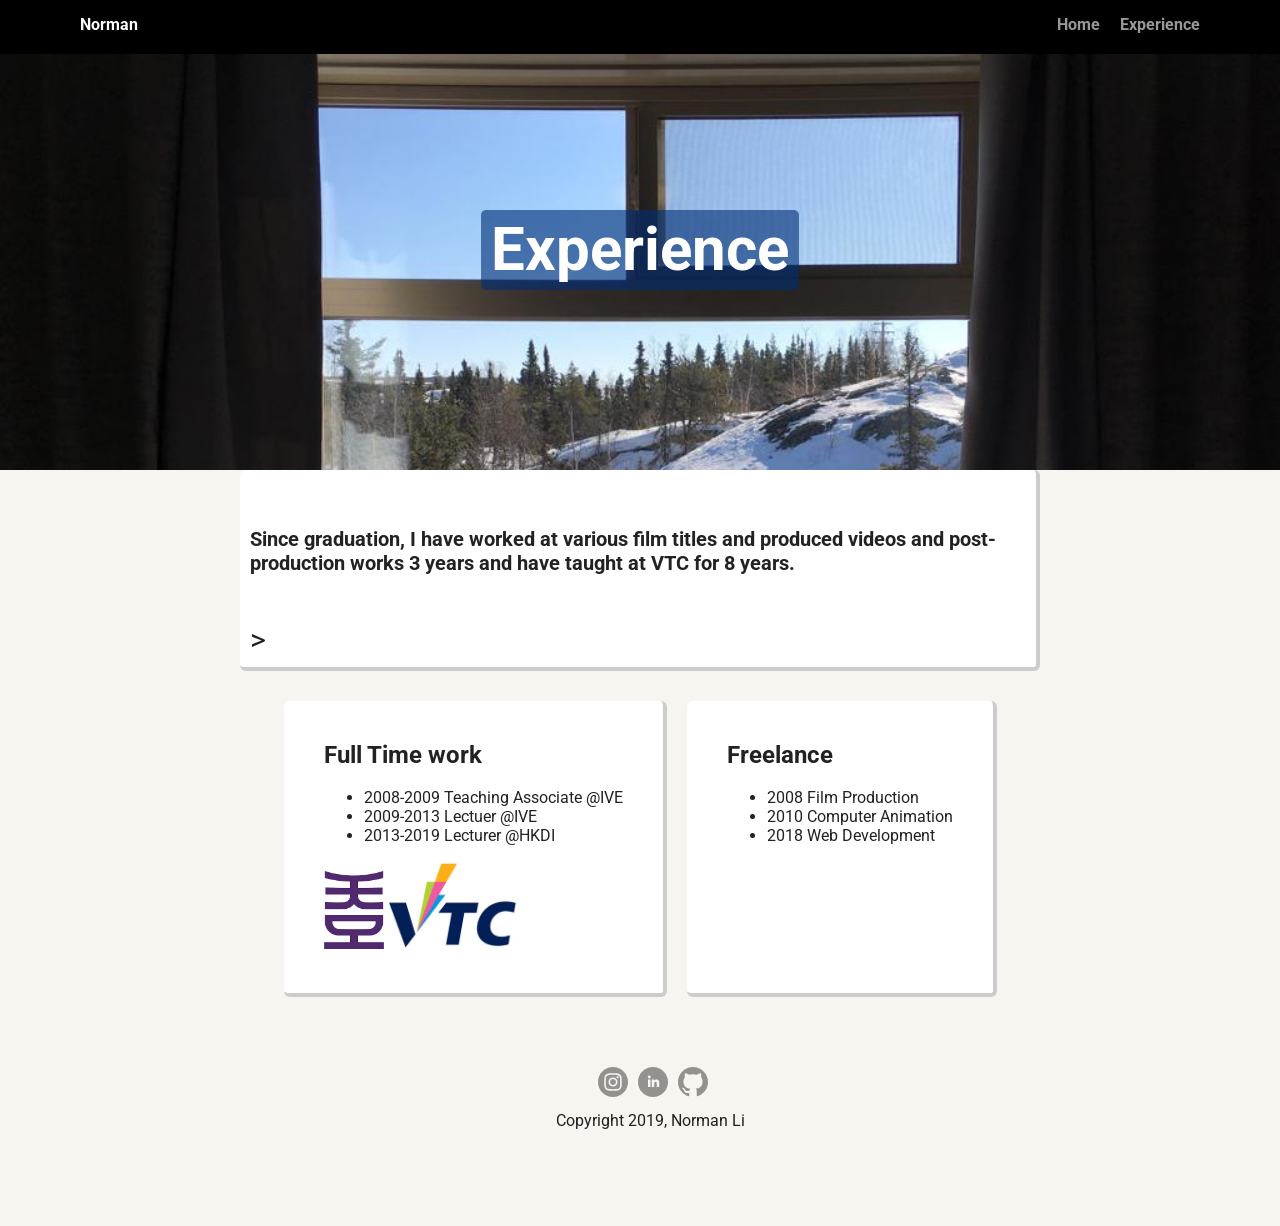
==== pages/experience.html @ 8fa9e0a7 "1st upload First project attempt for Techdegree Project 1" ====
<!DOCTYPE html>
<html lang="en">
    
    <head>
        <meta charset="utf-8">
        <title>Norman's Profile</title>
        <meta name="viewport" content="width=device-width, initial-scale=1.0">
        <link rel="stylesheet" href="../styles_xp.css">
        <link href="https://fonts.googleapis.com/css?family=Muli%7CRoboto:400,300,500,700,900" rel="stylesheet">
    </head>

<body>

    <div class="main-nav">
        <ul class="nav">
          <li class="name"> Norman</li>
          <li><a href="../index.html">Home</a></li>
          <li><a href="#">Experience</a></li>
        </ul>
    </div>

    <header>
      <h1 class="xp">Experience</h1>
    </header>

    <section class="theme">
    <h6>Since graduation, I have worked at various film titles and produced videos and post-production works 3 years and have taught at VTC for 8 years.</h6>>
    </section>

    <main class="flex">
      <div class="card">
        <h2>Full Time work</h2>
        <ul>
            <li>2008-2009 Teaching Associate @IVE</li>
            <li>2009-2013 Lectuer @IVE</li>
            <li>2013-2019 Lecturer @HKDI</li>
        </ul>
        <img class="hkdipic" src="../images/hkdi.png" alt="Hong Kong Design Insitution logo">
        <img class="vtcpic" src="../images/vtc.jpg" alt="Vocational Training Council logo">
      </div> 

    
    <div class="card">
       <h2>Freelance</h2>
        <ul>
        <li>2008 Film Production</li>
        <li>2010 Computer Animation</li>
        <li>2018 Web Development</li>
        </ul>
    </div> 

    </main>
    <footer>
        <ul>
            <li><a href="https://instagram.com/norman_set_sail" target="_blank" class="social instagram"> instagram</a></li>
            <li><a href="https://www.linkedin.com/in/norman-li-a705a6a4" target="_blank" class="social linkedin">LinkedIn</a></li>
            <li><a href="https://github.com/normcaoz" target="_blank" class="social github">Github</a></li>
          </ul>
      <p class="copyright">Copyright 2019, Norman Li</p>
    </footer>
  </body>
</html>
---- styles_xp.css ----
/* Global Layout Set-up */
* {
  box-sizing: border-box;
}

body {
  margin: 0;
  padding: 0;
  text-align: center;
  font-family: 'Roboto', sans-serif;
  color: #222;
  background: #f7f5f0;
}
/* Link Styles */

a {
  text-decoration: none;
  color: #999;
}
a:hover {
  color: #6633ff;
}

/* Section Styles */

.main-nav {
  width: 100%;
  background: black;
  min-height: 30px;
  padding: 10px;
  position: fixed;
  text-align: center;
}
.nav {
  display: flex;
  justify-content: space-around;
  font-weight: 700;
  list-style-type: none;
  margin: 0 auto;
  padding: 0;
}

.nav .name {
    display: block;
    margin-right: auto;
    color: white;
}
.nav li {
  padding: 5px 10px 10px 10px;
}
.nav a {
  transition: all .5s;
}
.nav a:hover {
  color: white
}

header {
  text-align: center;
  background: url('images/yellowknife.jpg') no-repeat top center ;
  background-size: cover;
  overflow: hidden;
  padding-top: 60px;
}
header {
  line-height: 1.0;
}

.xp {
  background-color: rgb(0, 45, 117, 0.6);
  color: #FFFFFF;
  padding: 10px 10px;
  border-radius: 5px;
  display: table;
  margin-top: 150px;
  margin-left: auto;
  margin-right: auto;
  font-size: 60px;
}
.location {
  background-color: #222;
  color: yellow;
}

.theme{
    margin-top: 20;
    margin-left: auto;
    margin-right: auto;
    text-align: left;
    padding: 10px;
    max-width: 800px;
    background: #fff;
    border-bottom: 4px solid #ccc;
    border-right: 4px solid #ccc;
    border-radius: 6px;
    font-size: 30px;

}

.card {
  margin: 10px;
  padding: 20px 40px 40px;
  max-width: 500px;
  text-align: left;
  background: #fff;
  border-bottom: 4px solid #ccc;
  border-right: 4px solid #ccc;

  border-radius: 6px;
  /* transition: all 3s; */
}
.card:hover {
  border-color: #ff99ff;
}

ul.skills {
  padding: 0;
  text-align: center;
}

.skills li {
  border-radius: 6px;
  display: inline-block;
  background: #ff9904;
  color: white;
  padding: 5px 10px;
  margin: 2px;
}

.skills li:nth-child(odd) {
  background: #0399ff;
}

footer {
  width: 100%;
  min-height: 30px;
  padding: 20px 0 40px 20px;
}

footer .copyright {
  top: -8px;
  font-size: .75em;
}

footer ul {
  list-style-type: none;
  margin: 0;
  padding: 0;
}

footer ul li {
  display: inline-block;
}

a.social {
  display: inline-block;
  text-indent: -9999px;
  margin-left: 5px;
  width: 30px;
  height: 30px;
  background-size: 30px 30px;
  opacity: .4;
  transition: all .5s;
}
a.instagram {
  background-image: url(images/ig.svg);
}
a.linkedin {
  background-image: url(images/linkedin.svg);
}
a.github {
  background-image: url(images/github.svg);
}
a.social:hover {
  opacity: 1;
}
.clearfix {
  clear: both;
}

/* Styles for larger screens */
@media screen and (min-width: 720px) {

  .flex {
      display: -ms-flexbox;      /* TWEENER - IE 10 */
      display: flex;
      max-width: 1200px;
      -ms-flex-pack: distribute;
      justify-content: center;
      margin: 0 auto;
  }

  header {
    min-height: 470px;
  }

  .nav {
    max-width: 1200px;
    padding: 0 30px;
  }


  main {
    padding-top: 20px;
  }

  main p {
    line-height: 1.6em;
  }

  footer {
    font-size: 1.3em;
    max-width: 1200px;
    margin: 40px auto;
  }

  .hkdipic {max-width: 60px;}
  .vtcpic {max-width: 130px;}
}
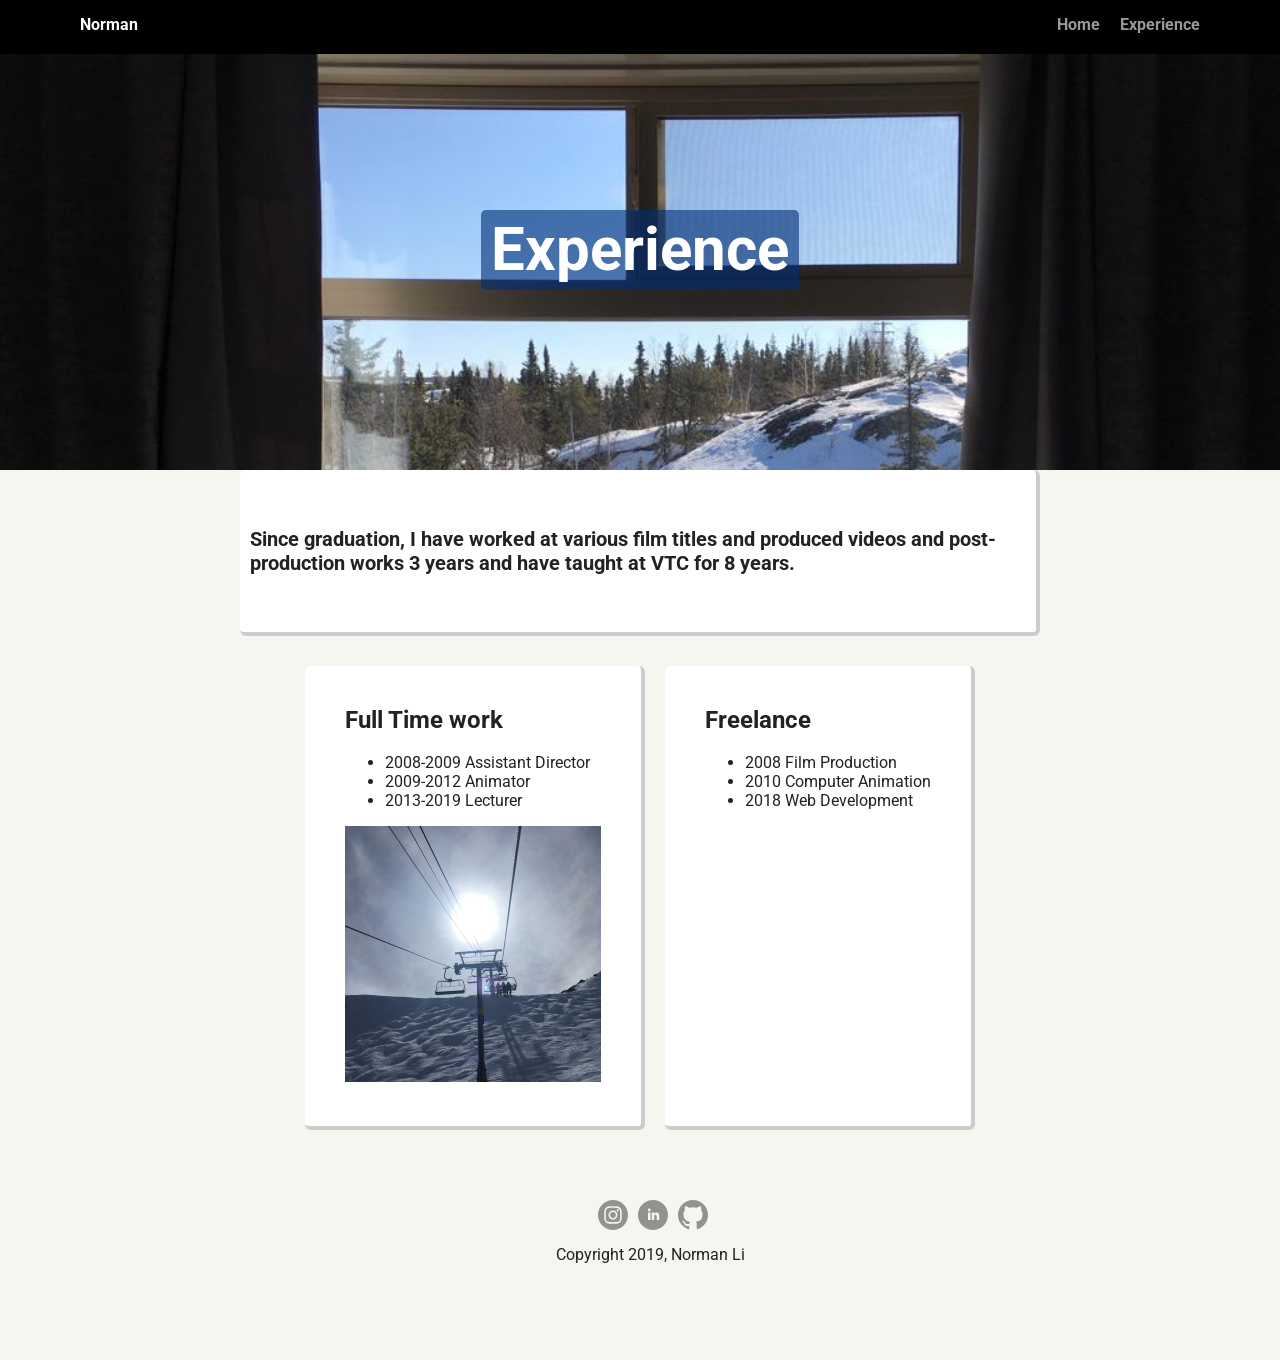
==== commit 968996ec: "replaced proper photos" ====
--- a/pages/experience.html
+++ b/pages/experience.html
@@ -24,19 +24,18 @@
     </header>
 
     <section class="theme">
-    <h6>Since graduation, I have worked at various film titles and produced videos and post-production works 3 years and have taught at VTC for 8 years.</h6>>
+    <h6>Since graduation, I have worked at various film titles and produced videos and post-production works 3 years and have taught at VTC for 8 years.</h6>
     </section>
 
     <main class="flex">
       <div class="card">
         <h2>Full Time work</h2>
         <ul>
-            <li>2008-2009 Teaching Associate @IVE</li>
-            <li>2009-2013 Lectuer @IVE</li>
-            <li>2013-2019 Lecturer @HKDI</li>
+            <li>2008-2009 Assistant Director</li>
+            <li>2009-2012 Animator</li>
+            <li>2013-2019 Lecturer</li>
         </ul>
-        <img class="hkdipic" src="../images/hkdi.png" alt="Hong Kong Design Insitution logo">
-        <img class="vtcpic" src="../images/vtc.jpg" alt="Vocational Training Council logo">
+        <img class="ski" src="../images/japan_ski.jpeg" alt="Hong Kong Design Insitution logo">
       </div> 
 
     
--- a/styles_xp.css
+++ b/styles_xp.css
@@ -214,6 +214,5 @@
     margin: 40px auto;
   }
 
-  .hkdipic {max-width: 60px;}
-  .vtcpic {max-width: 130px;}
-}
+  .ski {max-width: 256px;}
+}
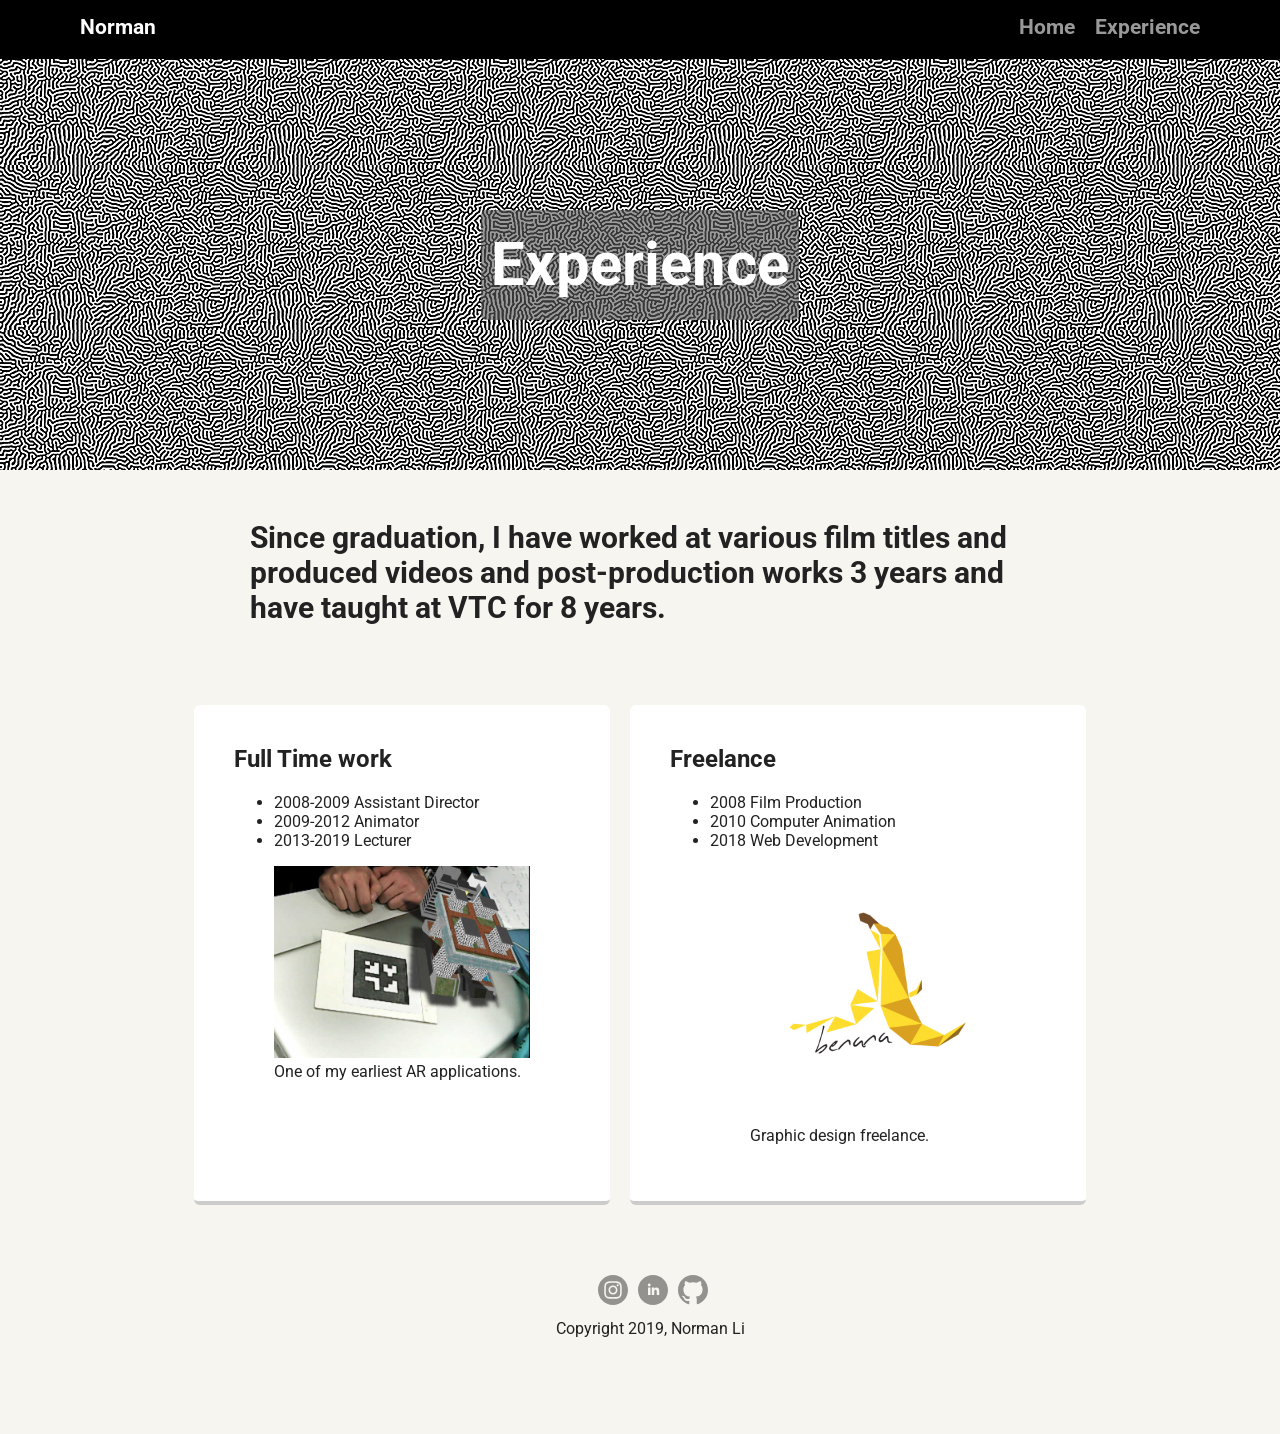
==== commit 78361a70: "Aesthetics Update" ====
--- a/pages/experience.html
+++ b/pages/experience.html
@@ -1,11 +1,11 @@
 <!DOCTYPE html>
 <html lang="en">
-    
+
     <head>
         <meta charset="utf-8">
         <title>Norman's Profile</title>
         <meta name="viewport" content="width=device-width, initial-scale=1.0">
-        <link rel="stylesheet" href="../styles_xp.css">
+        <link rel="stylesheet" href="../styles.css">
         <link href="https://fonts.googleapis.com/css?family=Muli%7CRoboto:400,300,500,700,900" rel="stylesheet">
     </head>
 
@@ -19,12 +19,14 @@
         </ul>
     </div>
 
-    <header>
+    <header class="xpbg">
       <h1 class="xp">Experience</h1>
     </header>
 
+
     <section class="theme">
-    <h6>Since graduation, I have worked at various film titles and produced videos and post-production works 3 years and have taught at VTC for 8 years.</h6>
+    <h4>Since graduation, I have worked at various film titles and produced videos
+      and post-production works 3 years and have taught at VTC for 8 years.</h4>
     </section>
 
     <main class="flex">
@@ -35,18 +37,25 @@
             <li>2009-2012 Animator</li>
             <li>2013-2019 Lecturer</li>
         </ul>
-        <img class="ski" src="../images/japan_ski.jpeg" alt="Hong Kong Design Insitution logo">
-      </div> 
+        <figure>
+          <img class="thumb" src="../images/capture1.jpg" alt="AR Development">
+          <figcaption>One of my earliest AR applications.</figcaption>
+        <figure>
+      </div>
 
-    
+
     <div class="card">
        <h2>Freelance</h2>
         <ul>
         <li>2008 Film Production</li>
         <li>2010 Computer Animation</li>
         <li>2018 Web Development</li>
+        <figure>
+          <img class="thumb" src="../images/benana.png" alt="Logo Design">
+          <figcaption>Graphic design freelance.</figcaption>
+        <figure>
         </ul>
-    </div> 
+    </div>
 
     </main>
     <footer>
--- a/styles.css
+++ b/styles.css
@@ -0,0 +1,240 @@
+/* Global Layout Set-up */
+* {
+  box-sizing: border-box;
+}
+
+body {
+  margin: 0;
+  padding: 0;
+  text-align: center;
+  font-family: 'Roboto', sans-serif;
+  color: #222;
+  background: #f7f5f0;
+}
+/* Link Styles */
+
+a {
+  text-decoration: none;
+  color: #999;
+}
+a:hover {
+  color: #6633ff;
+}
+
+/* Section Styles */
+
+.main-nav {
+  width: 100%;
+  background: black;
+  min-height: 30px;
+  padding: 10px;
+  position: fixed;
+  text-align: center;
+  font-size: 1.3em;
+}
+.nav {
+  display: flex;
+  justify-content: space-around;
+  font-weight: 700;
+  list-style-type: none;
+  margin: 0 auto;
+  padding: 0;
+}
+
+.nav .name {
+    display: block;
+    margin-right: auto;
+    color: white;
+}
+.nav li {
+  padding: 5px 10px 10px 10px;
+}
+.nav a {
+  transition: all .5s;
+}
+.nav a:hover {
+  color: white
+}
+
+header {
+  text-align: center;
+  background: url('images/toronto.jpg') no-repeat top center ;
+  background-size: cover;
+  overflow: hidden;
+  padding-top: 60px;
+}
+
+.xpbg{
+  background: url('images/bgPattern.jpg');
+  background-repeat: repeat-x repeat-y;
+  /* background-size: cover; */
+  overflow: hidden;
+  padding-top: 60px;
+}
+
+header {
+  line-height: 1.5;
+}
+header .profile-image {
+  margin-top: 50px;
+  width: 150px;
+  height: 150px;
+  border-radius: 50%;
+  border: 3px solid white;
+  transition: all .5s;
+}
+header .profile-image:hover {
+  transform: scale(1.2) rotate(5deg);
+}
+.tag {
+  background-color: #efefef;
+  color: black;
+  padding: 10px;
+  border-radius: 5px;
+  display: table;
+  margin: 10px auto;
+}
+.location {
+  background-color: #222;
+  color: yellow;
+}
+
+.xp {
+  background-color: rgb(90, 90, 90, 0.6);
+  color: #FFFFFF;
+  padding: 10px 10px;
+  border-radius: 5px;
+  display: table;
+  margin-top: 150px;
+  margin-left: auto;
+  margin-right: auto;
+  font-size: 60px;
+}
+
+
+.theme{
+    margin-top: 20;
+    margin-left: auto;
+    margin-right: auto;
+    text-align: left;
+    padding: 10px;
+    max-width: 800px;
+    font-size: 30px;
+}
+.card {
+  margin: 10px;
+  padding: 20px 40px 40px;
+  max-width: 500px;
+  text-align: left;
+  background: #fff;
+  border-bottom: 4px solid #ccc;
+  border-radius: 6px;
+  transition: all .5s;
+}
+.card:hover {
+  border-color: #ff99ff;
+}
+
+ul.skills {
+  padding: 0;
+  text-align: center;
+}
+
+.skills li {
+  border-radius: 6px;
+  display: inline-block;
+  background: #ff9904;
+  color: white;
+  padding: 5px 10px;
+  margin: 2px;
+}
+
+.skills li:nth-child(odd) {
+  background: #0399ff;
+}
+
+footer {
+  width: 100%;
+  min-height: 30px;
+  padding: 20px 0 40px 20px;
+}
+
+footer .copyright {
+  top: -8px;
+  font-size: .75em;
+}
+
+footer ul {
+  list-style-type: none;
+  margin: 0;
+  padding: 0;
+}
+
+footer ul li {
+  display: inline-block;
+}
+
+a.social {
+  display: inline-block;
+  text-indent: -9999px;
+  margin-left: 5px;
+  width: 30px;
+  height: 30px;
+  background-size: 30px 30px;
+  opacity: .4;
+  transition: all .5s;
+}
+a.instagram {
+  background-image: url(images/ig.svg);
+}
+a.linkedin {
+  background-image: url(images/linkedin.svg);
+}
+a.github {
+  background-image: url(images/github.svg);
+}
+a.social:hover {
+  opacity: 1;
+}
+.clearfix {
+  clear: both;
+}
+
+/* Styles for larger screens */
+@media screen and (min-width: 720px) {
+
+  .flex {
+      display: -ms-flexbox;      /* TWEENER - IE 10 */
+      display: flex;
+      max-width: 1200px;
+      -ms-flex-pack: distribute;
+      justify-content: center;
+      margin: 0 auto;
+  }
+
+  header {
+    min-height: 470px;
+  }
+
+  .nav {
+    max-width: 1200px;
+    padding: 0 30px;
+  }
+
+
+  main {
+    padding-top: 20px;
+  }
+
+  main p {
+    line-height: 1.6em;
+  }
+
+  footer {
+    font-size: 1.3em;
+    max-width: 1200px;
+    margin: 40px auto;
+  }
+
+  .thumb {max-width: 256px;}
+}
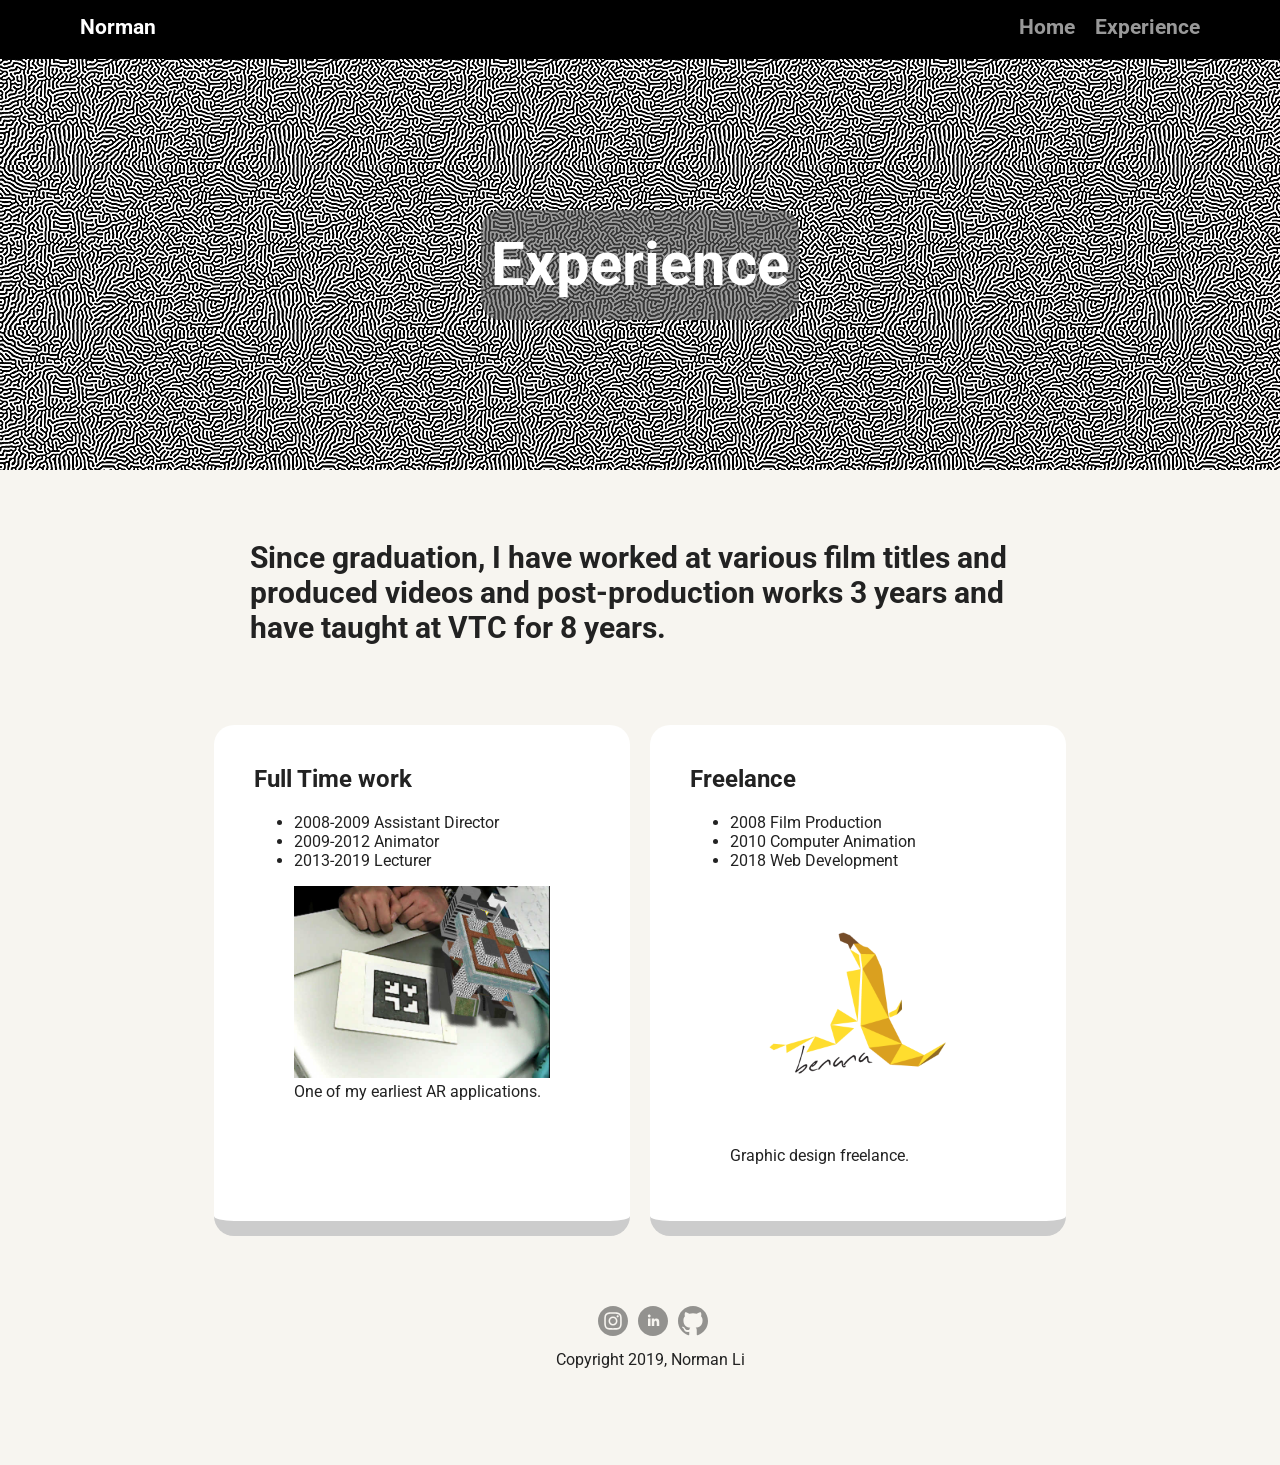
==== commit 6a65a2c6: "Transitions" ====
--- a/pages/experience.html
+++ b/pages/experience.html
@@ -40,7 +40,7 @@
         <figure>
           <img class="thumb" src="../images/capture1.jpg" alt="AR Development">
           <figcaption>One of my earliest AR applications.</figcaption>
-        <figure>
+        </figure>
       </div>
 
 
@@ -50,11 +50,11 @@
         <li>2008 Film Production</li>
         <li>2010 Computer Animation</li>
         <li>2018 Web Development</li>
+        </ul>
         <figure>
           <img class="thumb" src="../images/benana.png" alt="Logo Design">
           <figcaption>Graphic design freelance.</figcaption>
-        <figure>
-        </ul>
+        </figure>
     </div>
 
     </main>
--- a/styles.css
+++ b/styles.css
@@ -66,7 +66,7 @@
 
 .xpbg{
   background: url('images/bgPattern.jpg');
-  background-repeat: repeat-x repeat-y;
+  background-repeat: repeat;
   /* background-size: cover; */
   overflow: hidden;
   padding-top: 60px;
@@ -103,7 +103,7 @@
   background-color: rgb(90, 90, 90, 0.6);
   color: #FFFFFF;
   padding: 10px 10px;
-  border-radius: 5px;
+  border-radius: 20px;
   display: table;
   margin-top: 150px;
   margin-left: auto;
@@ -113,7 +113,7 @@
 
 
 .theme{
-    margin-top: 20;
+    margin-top: 20px;
     margin-left: auto;
     margin-right: auto;
     text-align: left;
@@ -127,12 +127,13 @@
   max-width: 500px;
   text-align: left;
   background: #fff;
-  border-bottom: 4px solid #ccc;
-  border-radius: 6px;
+  border-bottom: 15px solid #ccc;
+  border-radius: 20px;
   transition: all .5s;
 }
 .card:hover {
-  border-color: #ff99ff;
+  border-color: #a2d400;
+  transform: scale(1.05);
 }
 
 ul.skills {
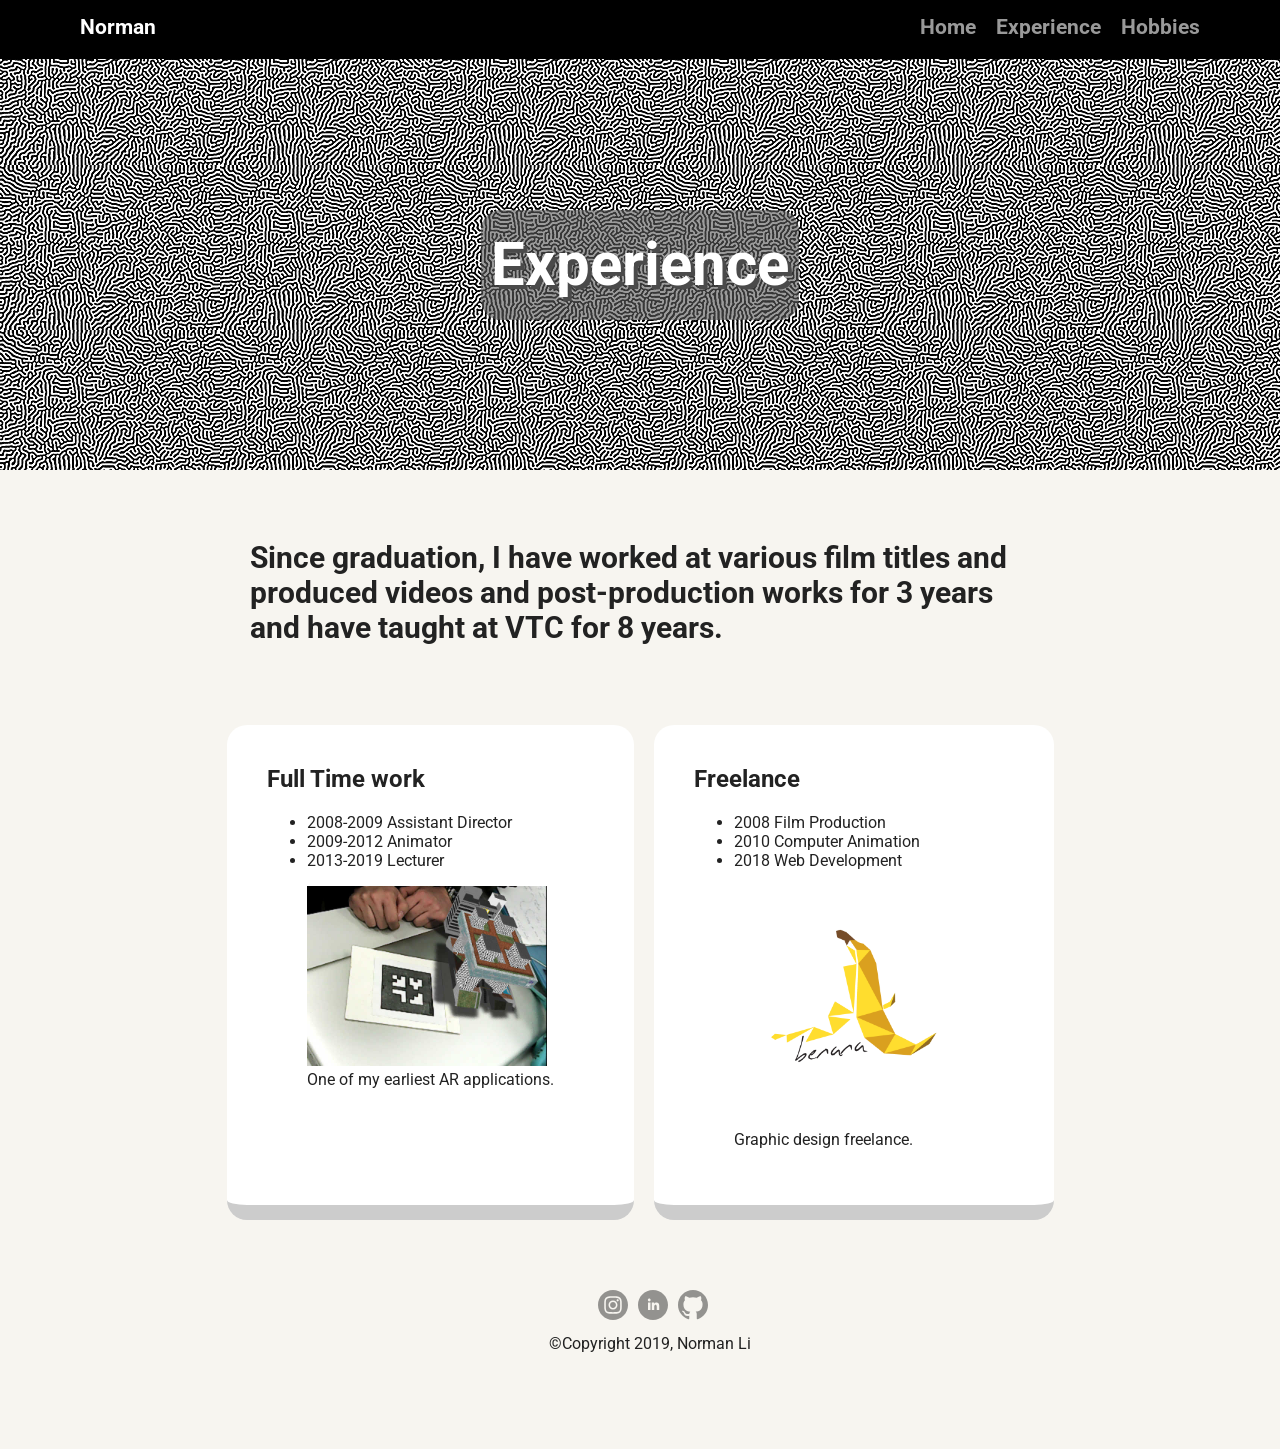
==== commit e110717f: "submission" ====
--- a/pages/experience.html
+++ b/pages/experience.html
@@ -3,7 +3,7 @@
 
     <head>
         <meta charset="utf-8">
-        <title>Norman's Profile</title>
+        <title>Norman's Experience</title>
         <meta name="viewport" content="width=device-width, initial-scale=1.0">
         <link rel="stylesheet" href="../styles.css">
         <link href="https://fonts.googleapis.com/css?family=Muli%7CRoboto:400,300,500,700,900" rel="stylesheet">
@@ -11,40 +11,40 @@
 
 <body>
 
-    <div class="main-nav">
+    <nav class="main-nav">
         <ul class="nav">
           <li class="name"> Norman</li>
           <li><a href="../index.html">Home</a></li>
           <li><a href="#">Experience</a></li>
+          <li><a href="hobbies.html">Hobbies</a></li>
         </ul>
-    </div>
+    </nav>
 
     <header class="xpbg">
       <h1 class="xp">Experience</h1>
     </header>
 
+    <div class="theme">
+    <h4>Since graduation, I have worked at various film titles and produced videos
+      and post-production works for 3 years and have taught at VTC for 8 years.</h4>
+    </div>
 
-    <section class="theme">
-    <h4>Since graduation, I have worked at various film titles and produced videos
-      and post-production works 3 years and have taught at VTC for 8 years.</h4>
-    </section>
-
-    <main class="flex">
-      <div class="card">
-        <h2>Full Time work</h2>
-        <ul>
-            <li>2008-2009 Assistant Director</li>
-            <li>2009-2012 Animator</li>
-            <li>2013-2019 Lecturer</li>
-        </ul>
-        <figure>
-          <img class="thumb" src="../images/capture1.jpg" alt="AR Development">
-          <figcaption>One of my earliest AR applications.</figcaption>
-        </figure>
-      </div>
+  <main class="flex">
+    <article class="card">
+      <h2>Full Time work</h2>
+      <ul>
+          <li>2008-2009 Assistant Director</li>
+          <li>2009-2012 Animator</li>
+          <li>2013-2019 Lecturer</li>
+      </ul>
+      <figure>
+        <img class="thumb" src="../images/capture1.jpg" alt="AR Development">
+        <figcaption>One of my earliest AR applications.</figcaption>
+      </figure>
+    </article>
 
 
-    <div class="card">
+    <article class="card">
        <h2>Freelance</h2>
         <ul>
         <li>2008 Film Production</li>
@@ -55,16 +55,16 @@
           <img class="thumb" src="../images/benana.png" alt="Logo Design">
           <figcaption>Graphic design freelance.</figcaption>
         </figure>
-    </div>
+    </article>
+    </main>
 
-    </main>
     <footer>
         <ul>
-            <li><a href="https://instagram.com/norman_set_sail" target="_blank" class="social instagram"> instagram</a></li>
-            <li><a href="https://www.linkedin.com/in/norman-li-a705a6a4" target="_blank" class="social linkedin">LinkedIn</a></li>
-            <li><a href="https://github.com/normcaoz" target="_blank" class="social github">Github</a></li>
-          </ul>
-      <p class="copyright">Copyright 2019, Norman Li</p>
+          <li><a href="https://instagram.com/norman_set_sail" target="_blank" class="social instagram"> instagram</a></li>
+          <li><a href="https://www.linkedin.com/in/norman-li-a705a6a4" target="_blank" class="social linkedin">LinkedIn</a></li>
+          <li><a href="https://github.com/normcaoz" target="_blank" class="social github">Github</a></li>
+        </ul>
+      <p class="copyright">&copy;Copyright 2019, Norman Li</p>
     </footer>
   </body>
 </html>
--- a/styles.css
+++ b/styles.css
@@ -67,7 +67,13 @@
 .xpbg{
   background: url('images/bgPattern.jpg');
   background-repeat: repeat;
-  /* background-size: cover; */
+  overflow: hidden;
+  padding-top: 60px;
+}
+
+.hbbg{
+  background: url('images/bgPattern2.jpg');
+  background-repeat: repeat;
   overflow: hidden;
   padding-top: 60px;
 }
@@ -79,12 +85,12 @@
   margin-top: 50px;
   width: 150px;
   height: 150px;
-  border-radius: 50%;
-  border: 3px solid white;
-  transition: all .5s;
+  border-radius: 30%;
+  border: 3px solid black;
+  transition: all .7s;
 }
 header .profile-image:hover {
-  transform: scale(1.2) rotate(5deg);
+  transform: scale(1.3) rotate(15deg);
 }
 .tag {
   background-color: #efefef;
@@ -102,6 +108,7 @@
 .xp {
   background-color: rgb(90, 90, 90, 0.6);
   color: #FFFFFF;
+  text-shadow: 4px 4px #4a4a4a;
   padding: 10px 10px;
   border-radius: 20px;
   display: table;
@@ -136,6 +143,17 @@
   transform: scale(1.05);
 }
 
+.cardStatic {
+  margin: 10px;
+  padding: 5px 5px;
+  max-width: 720px;
+  text-align: center;
+  background: #fff;
+  border-bottom: 15px solid #ccc;
+  border-radius: 20px;
+  transition: all .5s;
+}
+
 ul.skills {
   padding: 0;
   text-align: center;
@@ -237,5 +255,12 @@
     margin: 40px auto;
   }
 
-  .thumb {max-width: 256px;}
-}
+  .thumb {
+    max-width: 240px;
+  }
+
+  .hobPics {
+    max-width: 240px;
+    display: inline-block;
+  }
+}
